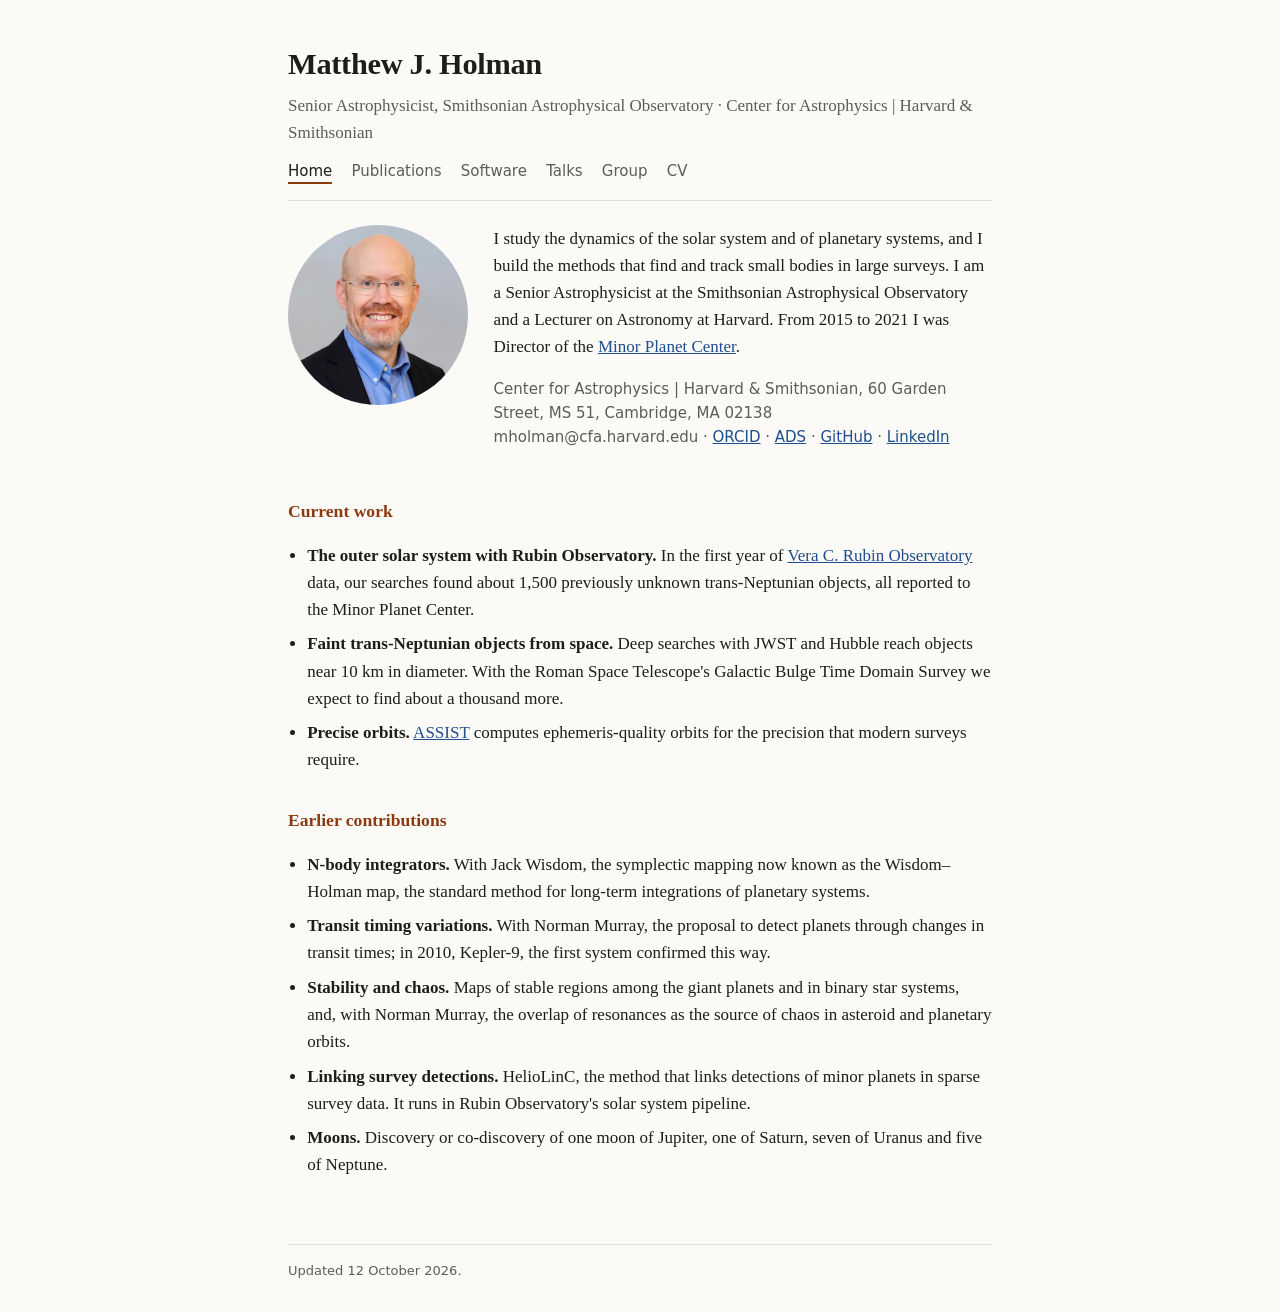
==== index.html @ 0c366491 "Initial site Co-Authored-By: Claude Opus 5.5 <noreply@anthropic.com>" ====
<!doctype html>
<html lang="en">
<head>
<meta charset="utf-8">
<meta name="viewport" content="width=device-width, initial-scale=1">
<title>Matthew J. Holman</title>
<meta name="description" content="Matthew J. Holman, Senior Astrophysicist at the Smithsonian Astrophysical Observatory: solar system dynamics, orbit determination, and discovery of minor planets.">
<link rel="stylesheet" href="style.css">
</head>
<body>
<header>
  <p class="name"><a href="index.html">Matthew J. Holman</a></p>
  <p class="role">Senior Astrophysicist, Smithsonian Astrophysical Observatory · Center for Astrophysics | Harvard &amp; Smithsonian</p>
  <nav>
    <a href="index.html" aria-current="page">Home</a>
    <a href="publications.html">Publications</a>
    <a href="software.html">Software</a>
    <a href="talks.html">Talks</a>
    <a href="group.html">Group</a>
    <a href="cv.html">CV</a>
  </nav>
</header>
<main>
<div class="intro">
<img class="headshot" src="headshot.jpg" alt="Matthew J. Holman" width="180" height="180">
<div>
<p>I study the dynamics of the solar system and of planetary systems, and I build the methods that find and
track small bodies in large surveys. I am a Senior Astrophysicist at the Smithsonian Astrophysical Observatory
and a Lecturer on Astronomy at Harvard. From 2015 to 2021 I was Director of the
<a href="https://minorplanetcenter.net/">Minor Planet Center</a>.</p>

<p class="contact">Center for Astrophysics | Harvard &amp; Smithsonian, 60 Garden Street, MS 51, Cambridge, MA 02138<br>
mholman@cfa.harvard.edu ·
<a href="https://orcid.org/0000-0002-1139-4880">ORCID</a> ·
<a href="https://ui.adsabs.harvard.edu/search/q=orcid%3A%220000-0002-1139-4880%22&amp;sort=date%20desc">ADS</a> ·
<a href="https://github.com/matthewholman">GitHub</a> ·
<a href="https://www.linkedin.com/in/matthew-holman-9a330176/">LinkedIn</a></p>
</div>
</div>

<h2>Current work</h2>
<ul>
  <li><b>The outer solar system with Rubin Observatory.</b> In the first year of
  <a href="https://rubinobservatory.org/">Vera C. Rubin Observatory</a> data, our searches found about 1,500
  previously unknown trans-Neptunian objects, all reported to the Minor Planet Center.</li>
  <li><b>Faint trans-Neptunian objects from space.</b> Deep searches with JWST and Hubble reach objects near
  10&nbsp;km in diameter. With the Roman Space Telescope's Galactic Bulge Time Domain Survey we expect to find
  about a thousand more.</li>
  <li><b>Precise orbits.</b> <a href="software.html">ASSIST</a> computes ephemeris-quality orbits for the
  precision that modern surveys require.</li>
</ul>

<h2>Earlier contributions</h2>
<ul>
  <li><b>N-body integrators.</b> With Jack Wisdom, the symplectic mapping now known as the Wisdom–Holman map,
  the standard method for long-term integrations of planetary systems.</li>
  <li><b>Transit timing variations.</b> With Norman Murray, the proposal to detect planets through changes in
  transit times; in 2010, Kepler-9, the first system confirmed this way.</li>
  <li><b>Stability and chaos.</b> Maps of stable regions among the giant planets and in binary star systems,
  and, with Norman Murray, the overlap of resonances as the source of chaos in asteroid and planetary orbits.</li>
  <li><b>Linking survey detections.</b> HelioLinC, the method that links detections of minor planets in sparse
  survey data. It runs in Rubin Observatory's solar system pipeline.</li>
  <li><b>Moons.</b> Discovery or co-discovery of one moon of Jupiter, one of Saturn, seven of Uranus and five of
  Neptune.</li>
</ul>
</main>
<footer>Updated 12 October 2026.</footer>
</body>
</html>
---- style.css ----
:root {
  --bg: #fbfaf7; --fg: #1d1d1b; --muted: #5d5c57; --rule: #e2dfd7; --link: #1f4e8c; --accent: #8a3b12;
  color-scheme: light;
}
@media (prefers-color-scheme: dark) {
  :root:not([data-theme="light"]) { --bg: #141413; --fg: #e9e7e1; --muted: #a6a39b; --rule: #33322e; --link: #8fb4ea; --accent: #e0956a; color-scheme: dark; }
}
:root[data-theme="dark"] { --bg: #141413; --fg: #e9e7e1; --muted: #a6a39b; --rule: #33322e; --link: #8fb4ea; --accent: #e0956a; color-scheme: dark; }
* { box-sizing: border-box; }
body {
  margin: 0; background: var(--bg); color: var(--fg);
  font: 17px/1.6 "Source Serif 4", Georgia, "Times New Roman", serif;
  padding-inline: 20px;
}
main, header, footer { max-width: 44rem; margin-inline: auto; }
header { padding-block: 2.5rem 1rem; border-bottom: 1px solid var(--rule); }
header .name { font-size: 1.9rem; font-weight: 600; letter-spacing: -0.01em; margin: 0; }
header .name a { color: var(--fg); text-decoration: none; }
header .role { color: var(--muted); margin: 0.2rem 0 0.9rem; }
nav { display: flex; flex-wrap: wrap; gap: 0.3rem 1.2rem; font: 15px/1.4 system-ui, -apple-system, sans-serif; }
nav a { color: var(--muted); text-decoration: none; }
nav a:hover, nav a[aria-current] { color: var(--fg); }
nav a[aria-current] { border-bottom: 2px solid var(--accent); }
main { padding-block: 1.5rem 3rem; }
h1 { font-size: 1.4rem; margin: 0.5rem 0 1rem; }
h2 { font-size: 1.1rem; margin: 2rem 0 0.6rem; color: var(--accent); font-weight: 600; }
a { color: var(--link); }
p { margin: 0 0 1rem; }
ul { padding-left: 1.2rem; }
li { margin-bottom: 0.45rem; }
.muted, .note { color: var(--muted); }
.contact { font: 15px/1.6 system-ui, -apple-system, sans-serif; color: var(--muted); }
ol.pubs { list-style: none; padding: 0; }
ol.pubs li { margin-bottom: 0.9rem; }
.au, .ref { font-size: 0.9rem; color: var(--muted); }
dl.items dt { font-weight: 600; margin-top: 1rem; }
dl.items dd { margin: 0.2rem 0 0 0; }
footer { border-top: 1px solid var(--rule); padding-block: 1rem 2rem; font: 13px/1.5 system-ui, sans-serif; color: var(--muted); }
.intro { display: flex; gap: 1.6rem; align-items: flex-start; }
.headshot { width: 180px; height: 180px; border-radius: 50%; object-fit: cover; flex: none; }
@media (max-width: 560px) {
  .intro { flex-direction: column; align-items: center; }
  .headshot { width: 150px; height: 150px; }
}
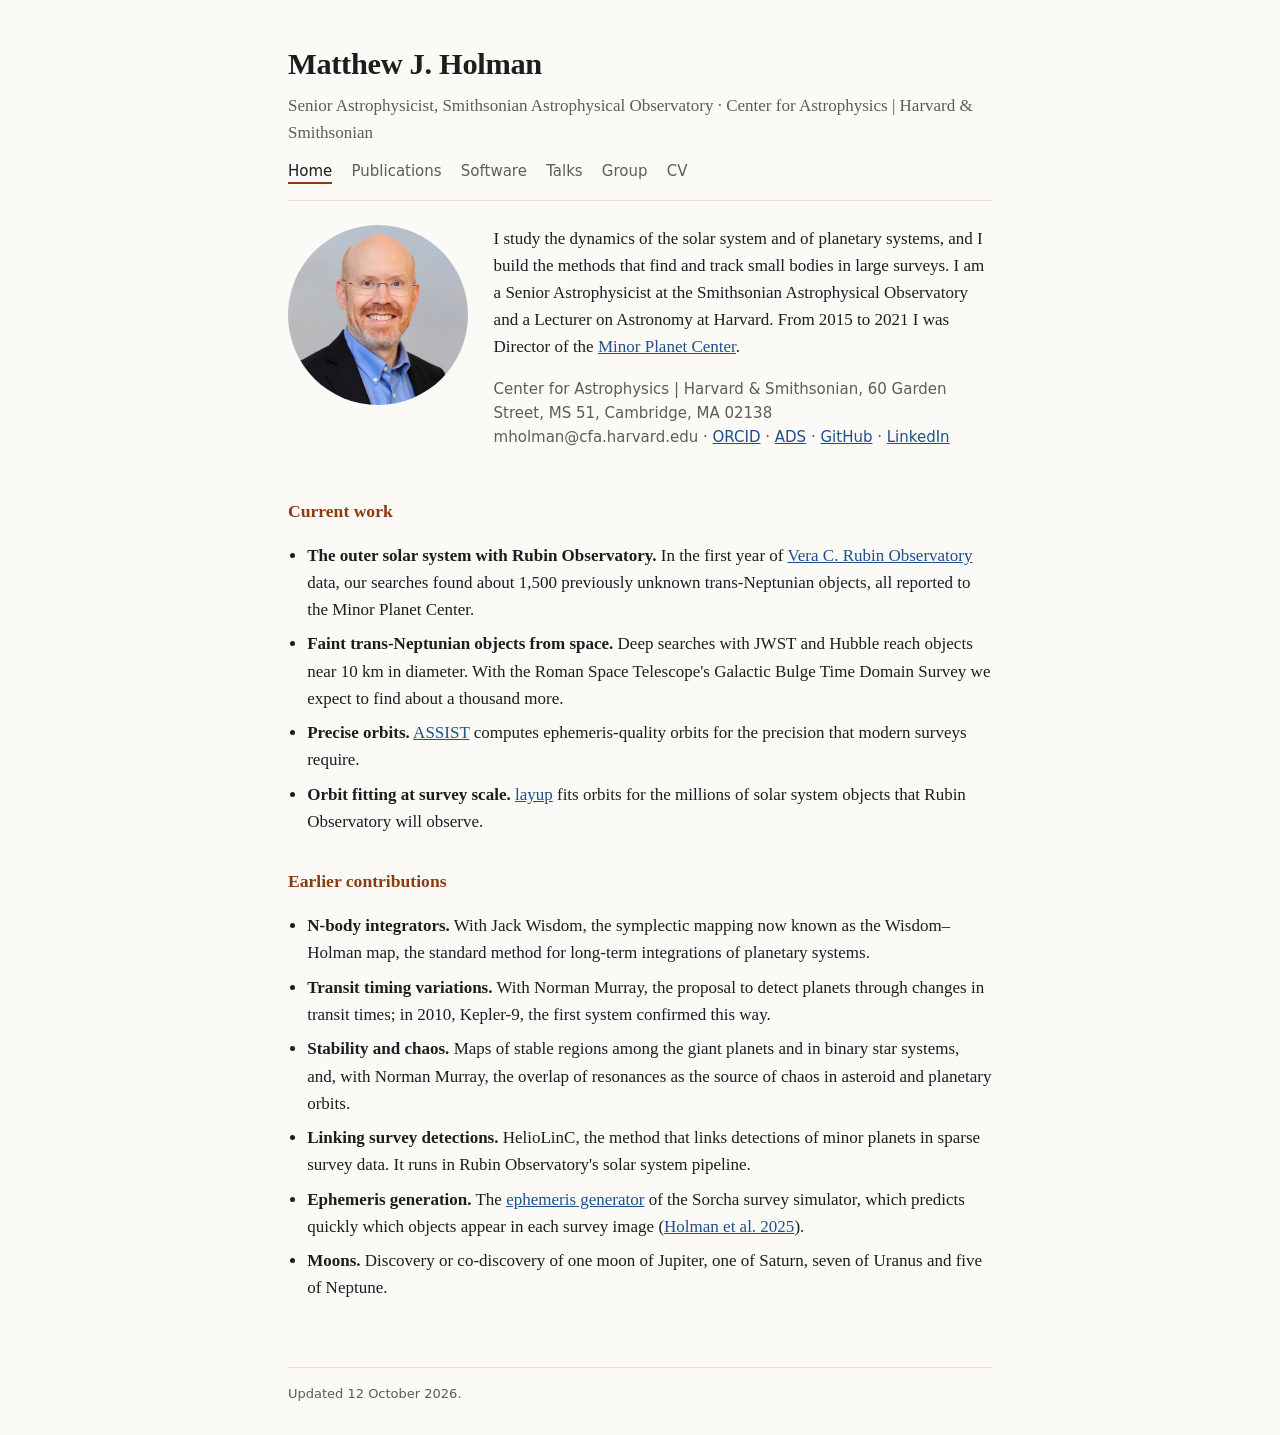
==== commit 6d70d948: "Home: layup under current work; Sorcha ephemeris generator under earlier contributions Co-Authored-B" ====
--- a/index.html
+++ b/index.html
@@ -48,6 +48,8 @@
   about a thousand more.</li>
   <li><b>Precise orbits.</b> <a href="software.html">ASSIST</a> computes ephemeris-quality orbits for the
   precision that modern surveys require.</li>
+  <li><b>Orbit fitting at survey scale.</b> <a href="https://github.com/Smithsonian/layup">layup</a> fits
+  orbits for the millions of solar system objects that Rubin Observatory will observe.</li>
 </ul>
 
 <h2>Earlier contributions</h2>
@@ -60,6 +62,9 @@
   and, with Norman Murray, the overlap of resonances as the source of chaos in asteroid and planetary orbits.</li>
   <li><b>Linking survey detections.</b> HelioLinC, the method that links detections of minor planets in sparse
   survey data. It runs in Rubin Observatory's solar system pipeline.</li>
+  <li><b>Ephemeris generation.</b> The <a href="https://sorcha.readthedocs.io/en/latest/ephemerisgen.html">ephemeris
+  generator</a> of the Sorcha survey simulator, which predicts quickly which objects appear in each survey image
+  (<a href="https://ui.adsabs.harvard.edu/abs/2025AJ....170...97H">Holman et al. 2025</a>).</li>
   <li><b>Moons.</b> Discovery or co-discovery of one moon of Jupiter, one of Saturn, seven of Uranus and five of
   Neptune.</li>
 </ul>
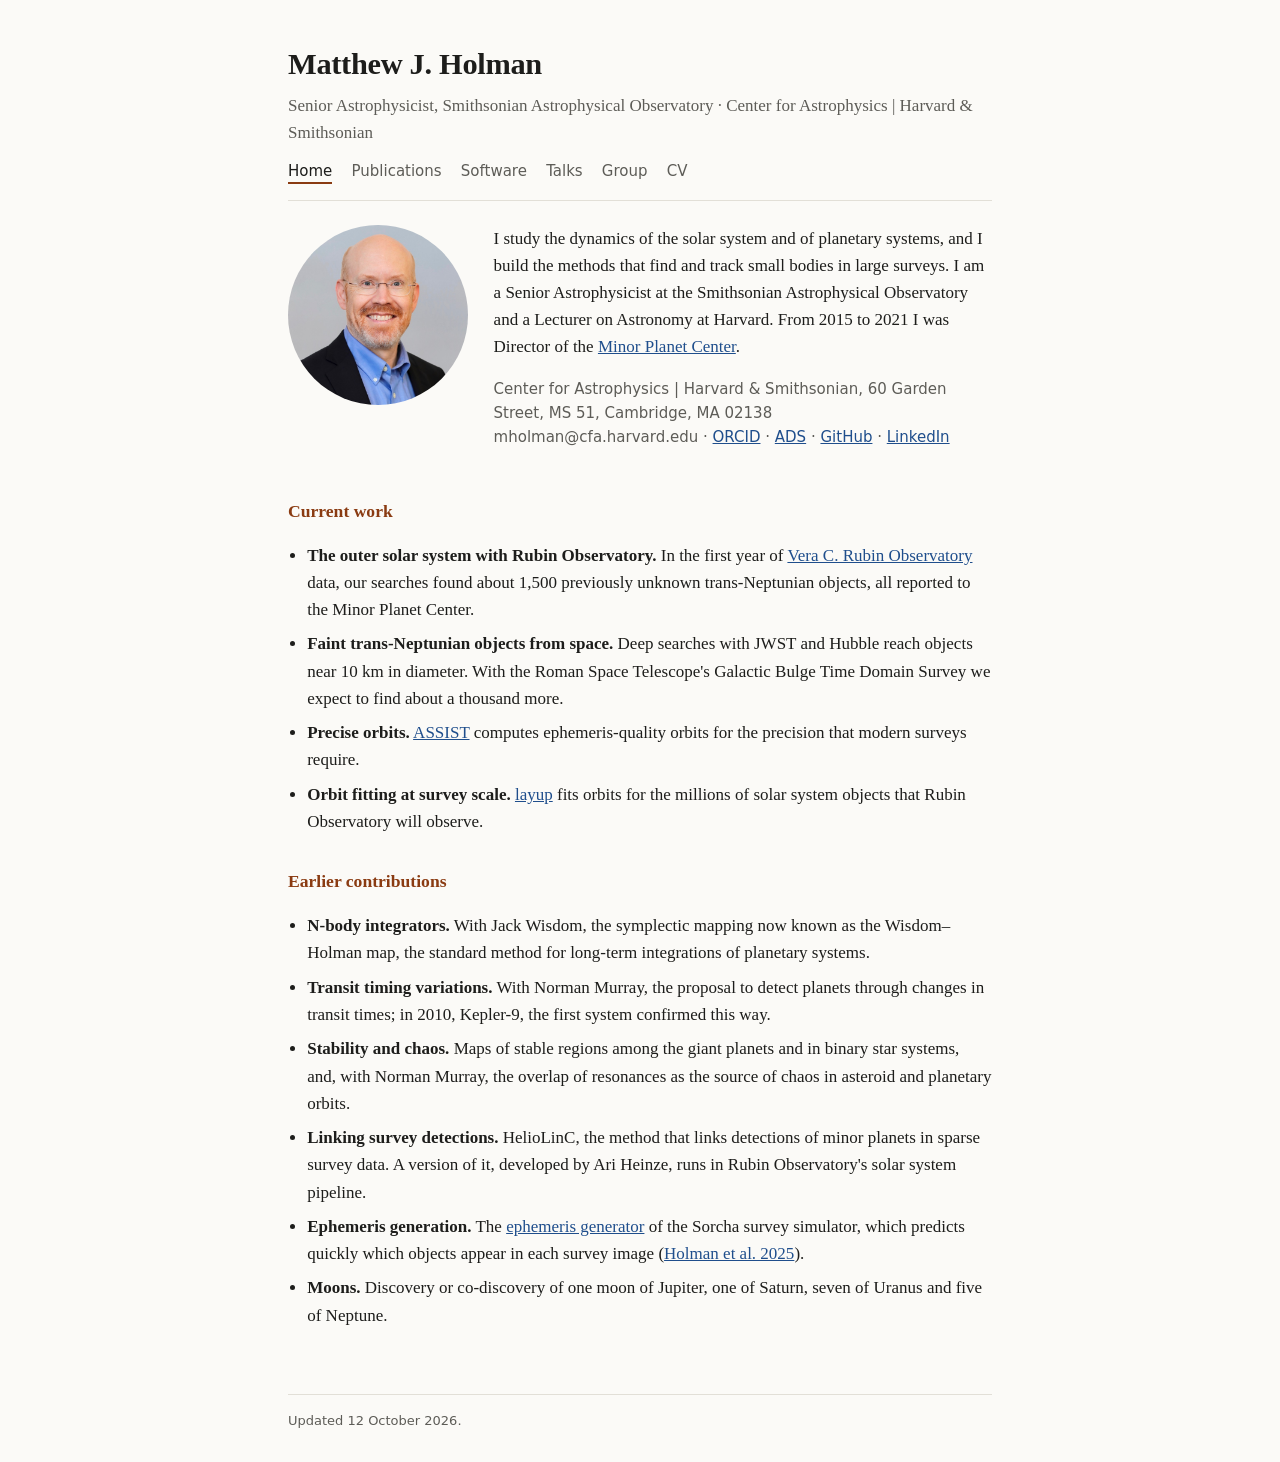
==== commit bf878140: "HelioLinC: a version, developed by Ari Heinze, runs in Rubin's pipeline Co-Authored-By: Claude Opus " ====
--- a/index.html
+++ b/index.html
@@ -61,7 +61,7 @@
   <li><b>Stability and chaos.</b> Maps of stable regions among the giant planets and in binary star systems,
   and, with Norman Murray, the overlap of resonances as the source of chaos in asteroid and planetary orbits.</li>
   <li><b>Linking survey detections.</b> HelioLinC, the method that links detections of minor planets in sparse
-  survey data. It runs in Rubin Observatory's solar system pipeline.</li>
+  survey data. A version of it, developed by Ari Heinze, runs in Rubin Observatory's solar system pipeline.</li>
   <li><b>Ephemeris generation.</b> The <a href="https://sorcha.readthedocs.io/en/latest/ephemerisgen.html">ephemeris
   generator</a> of the Sorcha survey simulator, which predicts quickly which objects appear in each survey image
   (<a href="https://ui.adsabs.harvard.edu/abs/2025AJ....170...97H">Holman et al. 2025</a>).</li>
--- a/style.css
+++ b/style.css
@@ -42,3 +42,6 @@
   .intro { flex-direction: column; align-items: center; }
   .headshot { width: 150px; height: 150px; }
 }
+dl.years { display: grid; grid-template-columns: 3.5rem 1fr; gap: 0.5rem 1rem; margin: 0; }
+dl.years dt { font-variant-numeric: tabular-nums; color: var(--muted); font-weight: 600; }
+dl.years dd { margin: 0; }
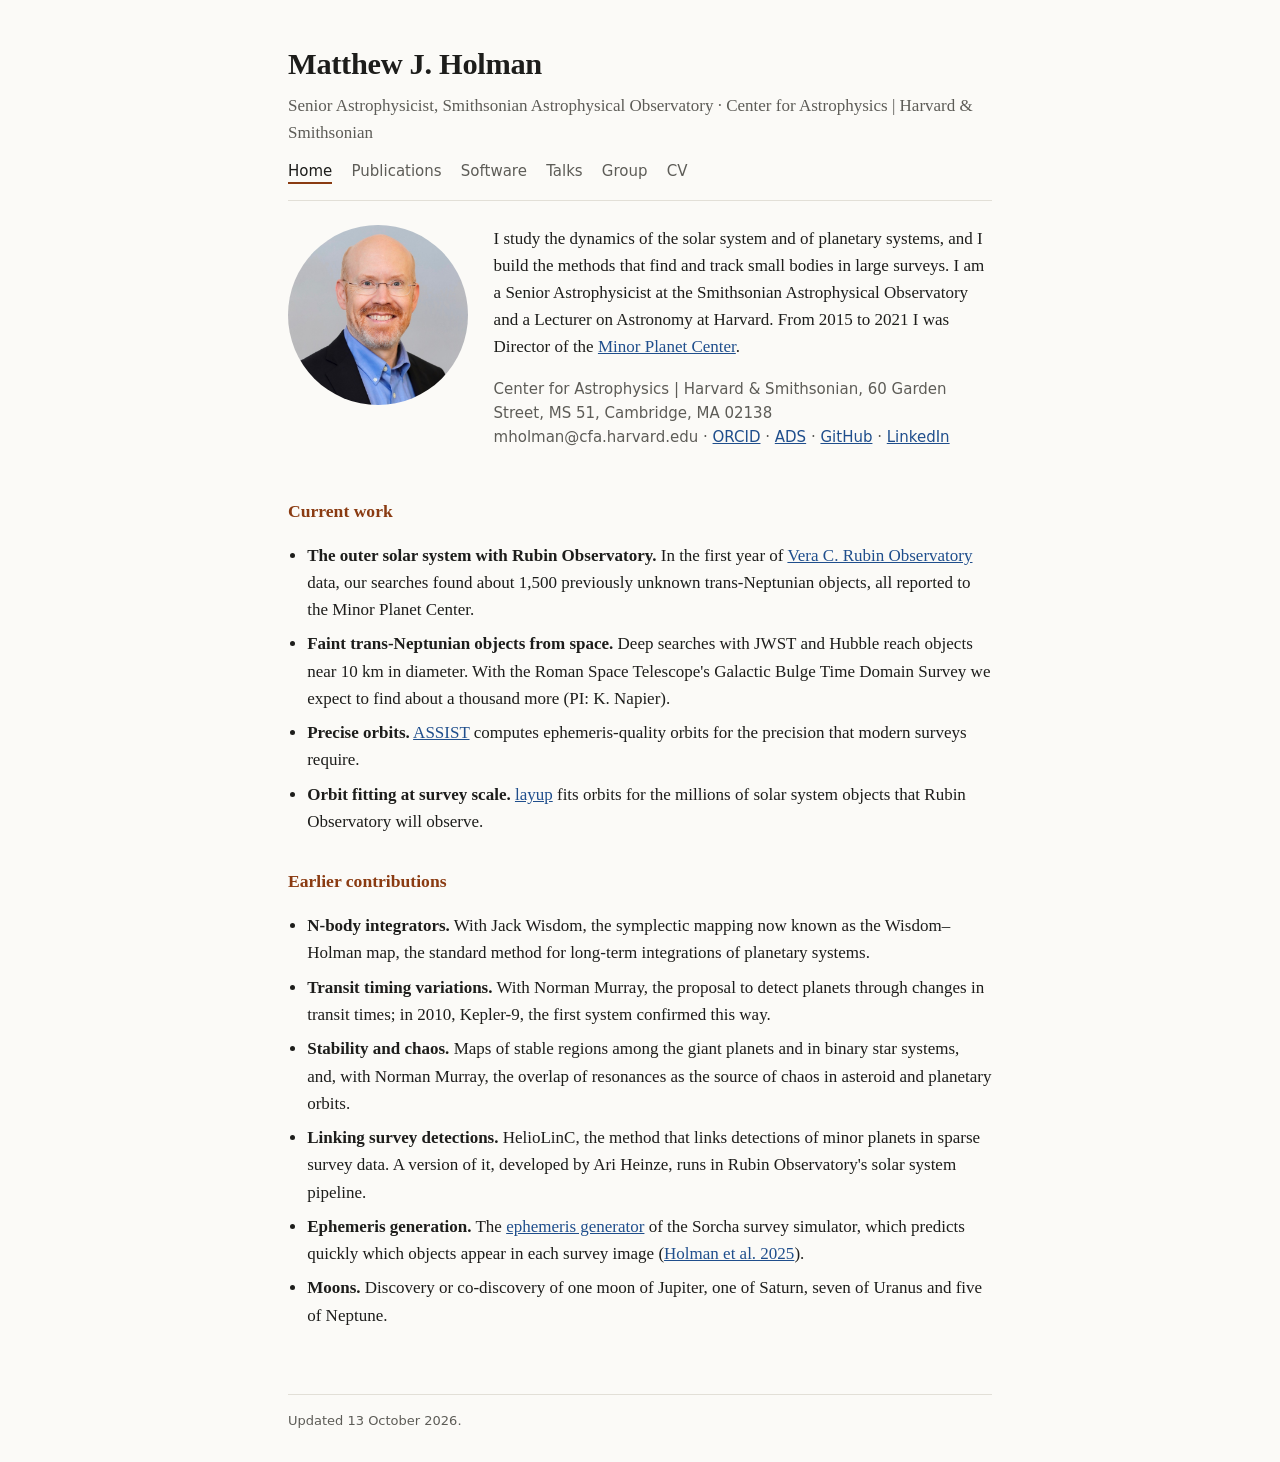
==== commit 79d5fbfe: "Credit K. Napier as PI of Roman TNO work Co-Authored-By: Claude Opus 5.5 <noreply@anthropic.com>" ====
--- a/index.html
+++ b/index.html
@@ -45,7 +45,7 @@
   previously unknown trans-Neptunian objects, all reported to the Minor Planet Center.</li>
   <li><b>Faint trans-Neptunian objects from space.</b> Deep searches with JWST and Hubble reach objects near
   10&nbsp;km in diameter. With the Roman Space Telescope's Galactic Bulge Time Domain Survey we expect to find
-  about a thousand more.</li>
+  about a thousand more (PI: K. Napier).</li>
   <li><b>Precise orbits.</b> <a href="software.html">ASSIST</a> computes ephemeris-quality orbits for the
   precision that modern surveys require.</li>
   <li><b>Orbit fitting at survey scale.</b> <a href="https://github.com/Smithsonian/layup">layup</a> fits
@@ -69,6 +69,6 @@
   Neptune.</li>
 </ul>
 </main>
-<footer>Updated 12 October 2026.</footer>
+<footer>Updated 13 October 2026.</footer>
 </body>
 </html>
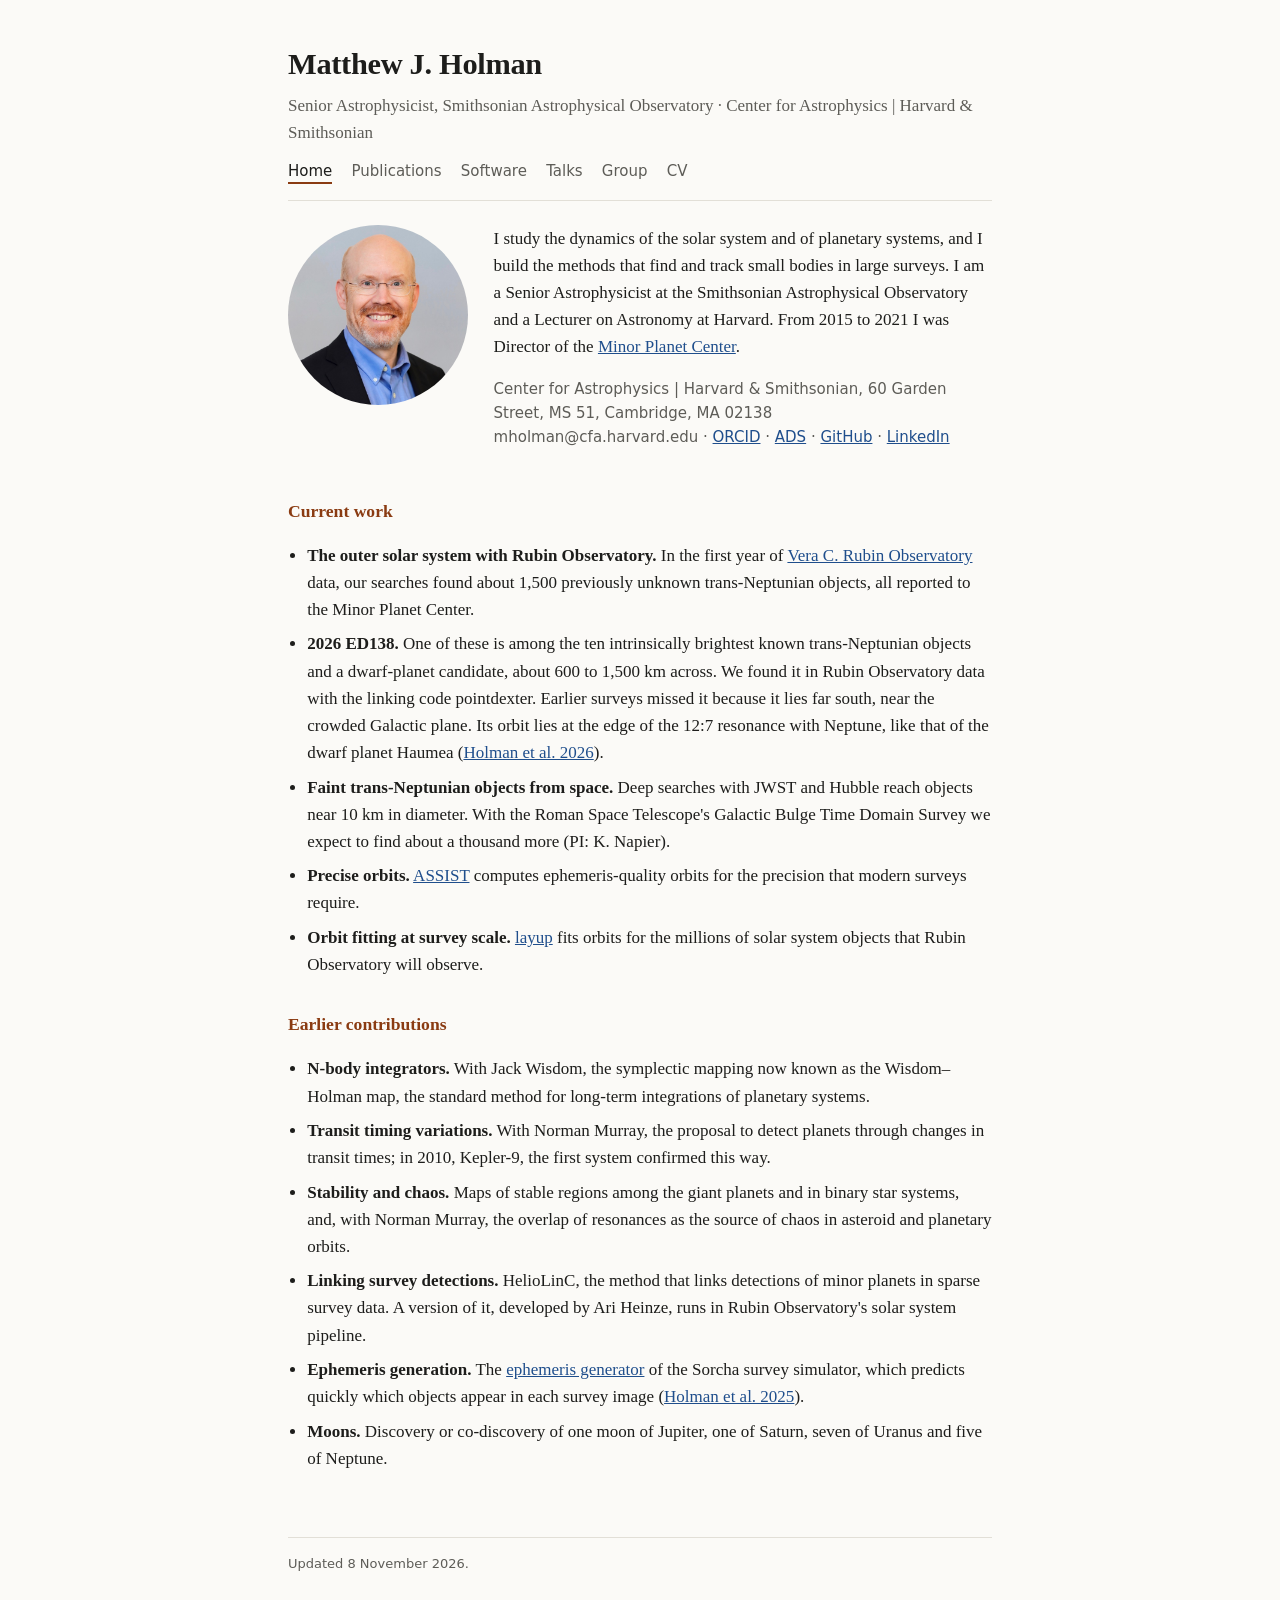
==== commit 88db88e5: "Home page: add 2026 ED138 Co-Authored-By: Claude Opus 5.5 <noreply@anthropic.com>" ====
--- a/index.html
+++ b/index.html
@@ -43,6 +43,11 @@
   <li><b>The outer solar system with Rubin Observatory.</b> In the first year of
   <a href="https://rubinobservatory.org/">Vera C. Rubin Observatory</a> data, our searches found about 1,500
   previously unknown trans-Neptunian objects, all reported to the Minor Planet Center.</li>
+  <li><b>2026 ED138.</b> One of these is among the ten intrinsically brightest known trans-Neptunian objects and
+  a dwarf-planet candidate, about 600 to 1,500&nbsp;km across. We found it in Rubin Observatory data with the
+  linking code pointdexter. Earlier surveys missed it because it lies far south, near the crowded Galactic plane.
+  Its orbit lies at the edge of the 12:7 resonance with Neptune, like that of the dwarf planet Haumea
+  (<a href="https://arxiv.org/abs/2610.38693">Holman et al. 2026</a>).</li>
   <li><b>Faint trans-Neptunian objects from space.</b> Deep searches with JWST and Hubble reach objects near
   10&nbsp;km in diameter. With the Roman Space Telescope's Galactic Bulge Time Domain Survey we expect to find
   about a thousand more (PI: K. Napier).</li>
@@ -69,6 +74,6 @@
   Neptune.</li>
 </ul>
 </main>
-<footer>Updated 13 October 2026.</footer>
+<footer>Updated 8 November 2026.</footer>
 </body>
 </html>
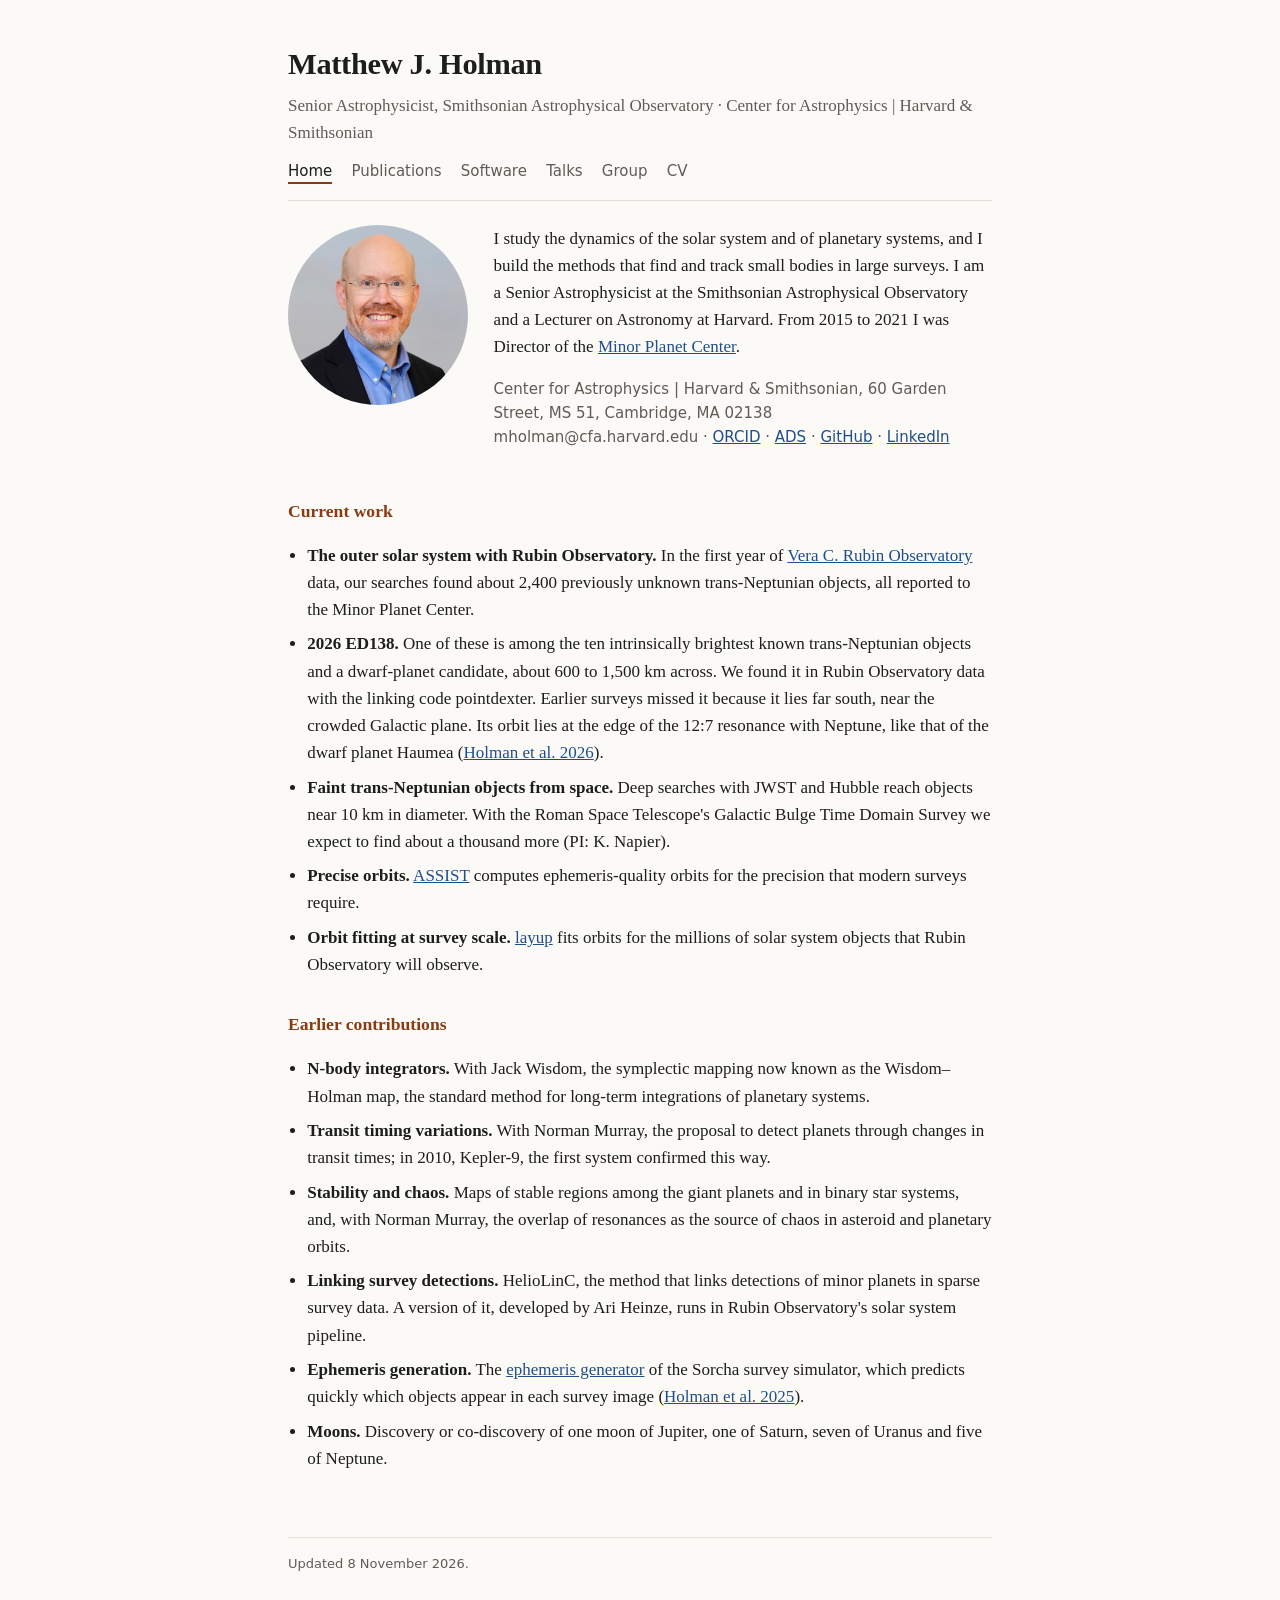
==== commit 14edb3e2: "Home page: about 2,400 new Rubin TNOs Co-Authored-By: Claude Opus 5.5 <noreply@anthropic.com>" ====
--- a/index.html
+++ b/index.html
@@ -41,7 +41,7 @@
 <h2>Current work</h2>
 <ul>
   <li><b>The outer solar system with Rubin Observatory.</b> In the first year of
-  <a href="https://rubinobservatory.org/">Vera C. Rubin Observatory</a> data, our searches found about 1,500
+  <a href="https://rubinobservatory.org/">Vera C. Rubin Observatory</a> data, our searches found about 2,400
   previously unknown trans-Neptunian objects, all reported to the Minor Planet Center.</li>
   <li><b>2026 ED138.</b> One of these is among the ten intrinsically brightest known trans-Neptunian objects and
   a dwarf-planet candidate, about 600 to 1,500&nbsp;km across. We found it in Rubin Observatory data with the
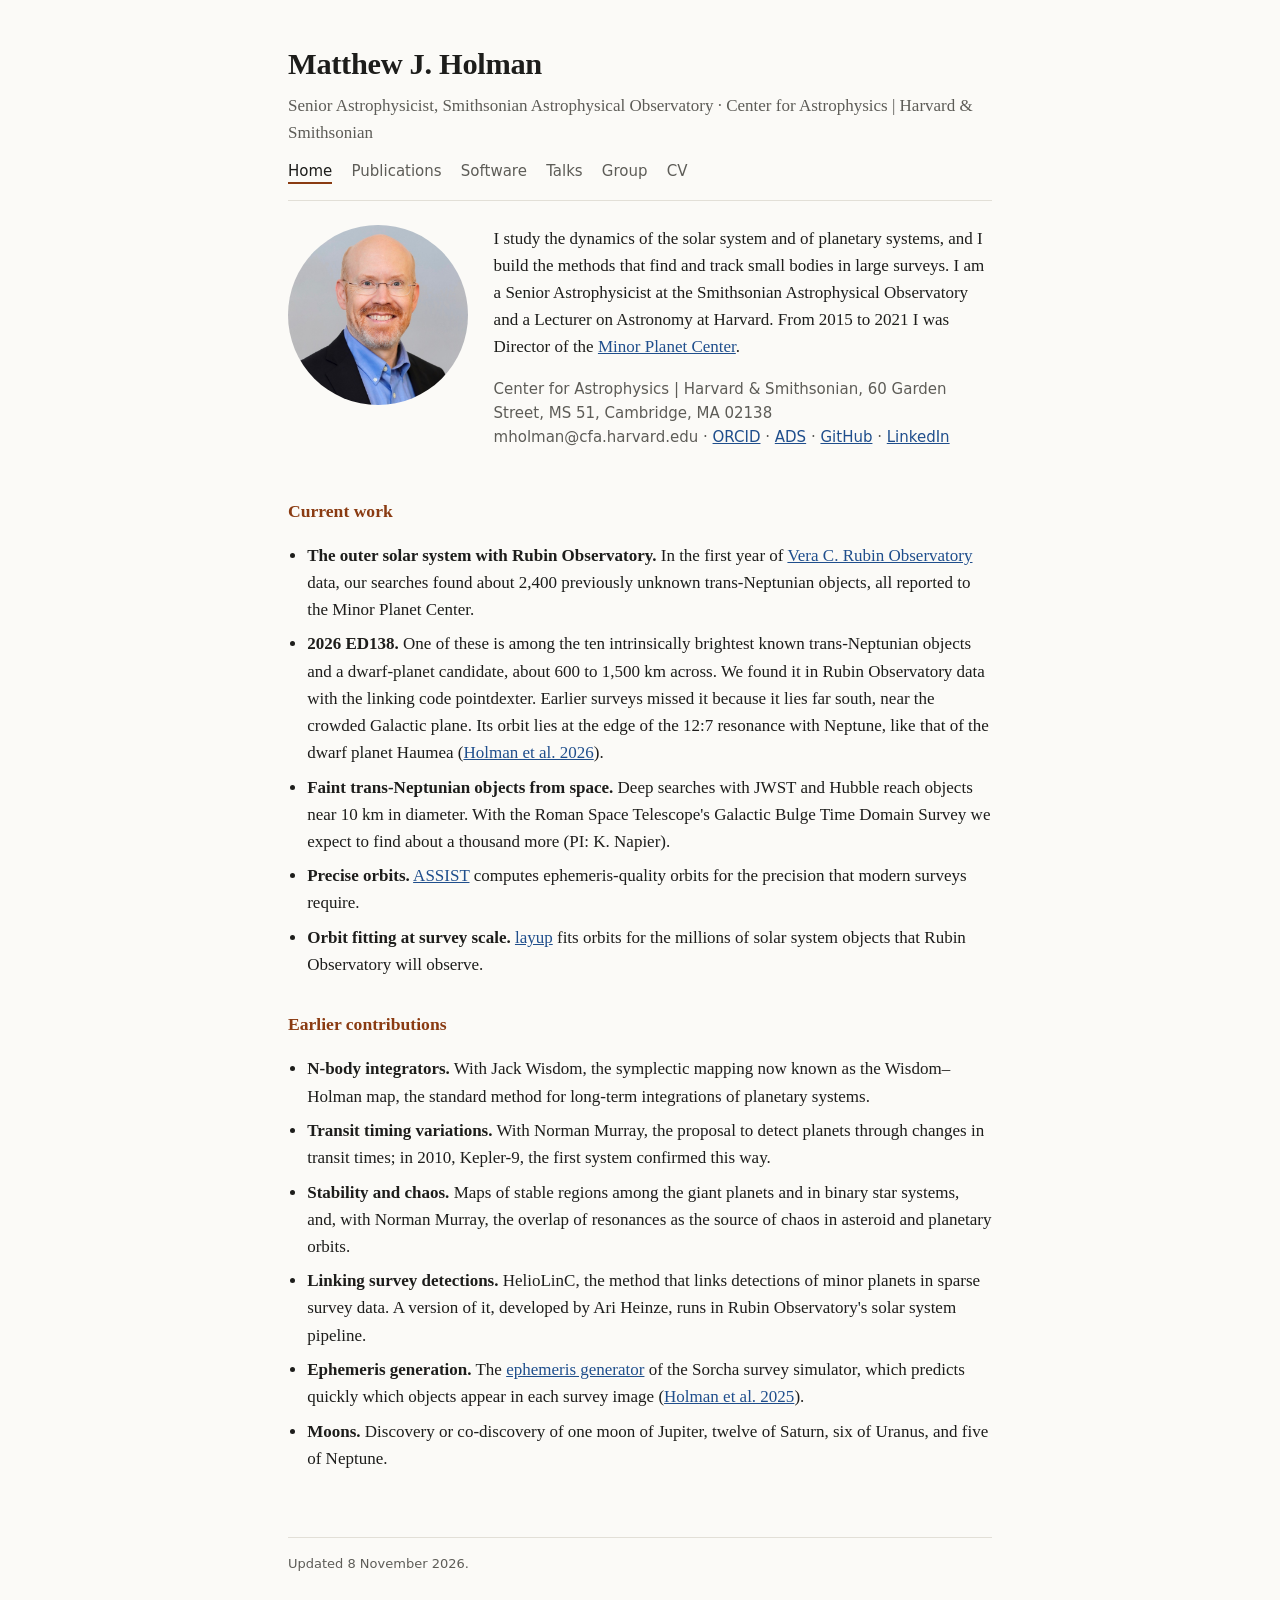
==== commit ee38d41e: "Moons: twelve of Saturn, six of Uranus (JPL credits); CV Rubin count about 2,400 Co-Authored-By: Cla" ====
--- a/index.html
+++ b/index.html
@@ -70,7 +70,7 @@
   <li><b>Ephemeris generation.</b> The <a href="https://sorcha.readthedocs.io/en/latest/ephemerisgen.html">ephemeris
   generator</a> of the Sorcha survey simulator, which predicts quickly which objects appear in each survey image
   (<a href="https://ui.adsabs.harvard.edu/abs/2025AJ....170...97H">Holman et al. 2025</a>).</li>
-  <li><b>Moons.</b> Discovery or co-discovery of one moon of Jupiter, one of Saturn, seven of Uranus and five of
+  <li><b>Moons.</b> Discovery or co-discovery of one moon of Jupiter, twelve of Saturn, six of Uranus, and five of
   Neptune.</li>
 </ul>
 </main>
